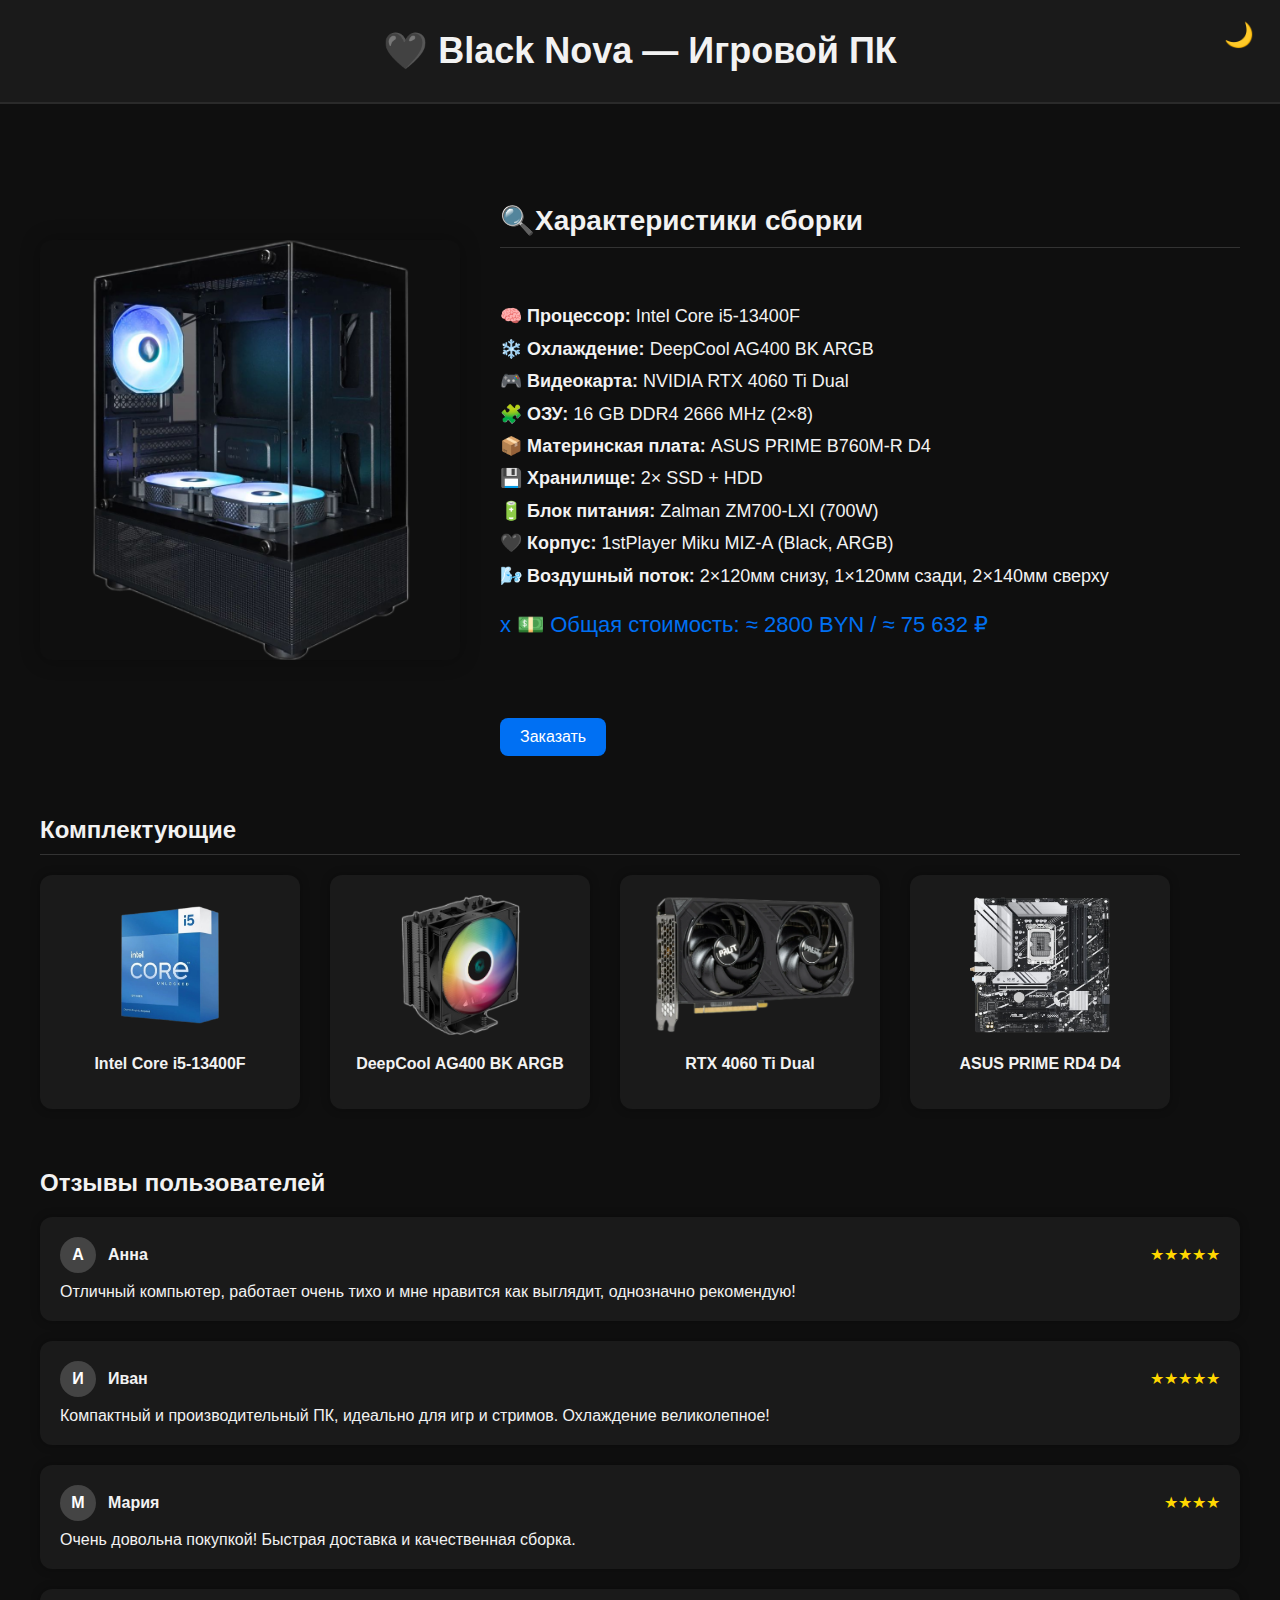
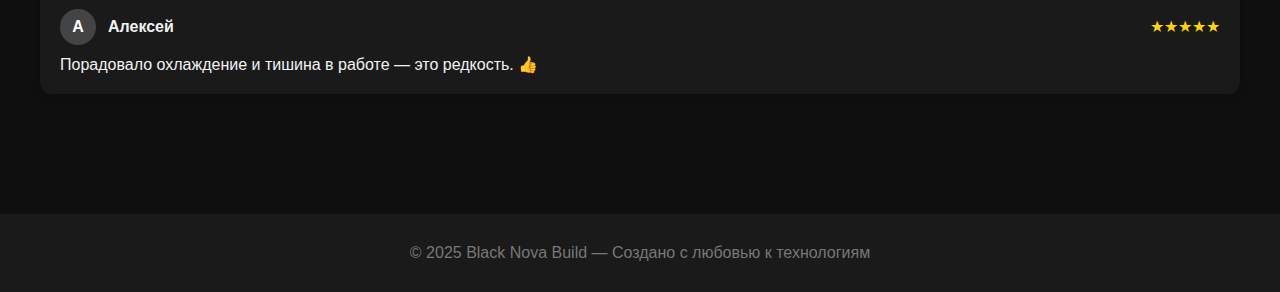
==== index.html @ ca224e9f "Add files via upload" ====
<!DOCTYPE html>
<html lang="ru">
<head>
  <meta charset="UTF-8">
  <meta name="viewport" content="width=device-width, initial-scale=1.0">
  <title>Black Nova — Игровой ПК</title>
  <style>
    :root {
      --bg-color: #0f0f0f;
      --text-color: #f2f2f2;
      --card-bg: #1a1a1a;
      --accent-color: #0070f3;
      --shadow: rgba(0, 0, 0, 0.3);
    }
    body.light {
      --bg-color: #ffffff;
      --text-color: #0f0f0f;
      --card-bg: #f0f0f0;
      --accent-color: #0070f3;
      --shadow: rgba(0, 0, 0, 0.1);
    }

    body {
      margin: 0;
      font-family: 'Segoe UI', sans-serif;
      background-color: var(--bg-color);
      color: var(--text-color);
      transition: background 0.3s, color 0.3s;
    }
    header {
      background-color: var(--card-bg);
      padding: 30px;
      text-align: center;
      border-bottom: 2px solid #2a2a2a;
      position: relative;
    }
    header h1 {
      font-size: 36px;
      margin: 0;
    }
    .theme-toggle {
      position: absolute;
      top: 20px;
      right: 20px;
      background: none;
      border: none;
      font-size: 24px;
      cursor: pointer;
      color: var(--text-color);
    }
    .container {
      max-width: 1200px;
      margin: 0 auto;
      padding: 40px 20px;
    }
    .product {
      display: flex;
      flex-wrap: wrap;
      gap: 40px;
      align-items: center;
    }
    .product img {
      max-width: 420px;
      border-radius: 12px;
      width: 100%;
      box-shadow: 0 0 20px var(--shadow);
    }
    .details {
      flex: 1 1 500px;
    }
    .details h2 {
      font-size: 28px;
      margin-bottom: 20px;
    }
    h2 {
      margin-top: 60px;
      font-size: 24px;
      border-bottom: 1px solid #333;
      padding-bottom: 10px;
    }
    .specs {
      font-size: 18px;
      white-space: pre-line;
      line-height: 1.8;
    }
    .price {
      margin-top: 20px;
      font-size: 22px;
      color: var(--accent-color);
    }
    .parts {
      display: flex;
      gap: 30px;
      flex-wrap: wrap;
      margin-top: 20px;
    }
    .part {
      background-color: var(--card-bg);
      padding: 20px;
      border-radius: 12px;
      width: 220px;
      text-align: center;
      box-shadow: 0 0 10px var(--shadow);
      transition: transform 0.3s, box-shadow 0.3s;
    }
    .part:hover {
      transform: translateY(-5px);
      box-shadow: 0 0 15px var(--accent-color);
    }
    .part img {
      max-width: 100%;
      height: 140px;
      object-fit: contain;
    }
    .reviews {
      margin-top: 60px;
    }
    .reviews h3 {
      font-size: 24px;
      margin-bottom: 20px;
    }
    .review {
      background-color: var(--card-bg);
      padding: 20px;
      border-radius: 12px;
      margin-bottom: 20px;
      box-shadow: 0 0 10px var(--shadow);
    }
    .order-button {
      margin-top: 40px;
      display: flex;
      justify-content: space-between;
      flex-wrap: wrap;
      gap: 20px;
      background-color: #0070f3;
      color: white;
      padding: 10px 20px;
      font-size: 16px;
      border: none;
      border-radius: 8px;
      cursor: pointer;
    }

    footer {
      text-align: center;
      padding: 30px;
      background-color: var(--card-bg);
      color: #777;
      margin-top: 60px;
    }
    @media (max-width: 768px) {
      .product {
        flex-direction: column;
      }
      .controls {
        flex-direction: column;
        align-items: stretch;
      }
    }
    .controls {
      margin-top: 40px;
      display: flex;
      justify-content: space-between;
      flex-wrap: wrap;
      gap: 20px;
    }
    .modal {
  display: none;
  position: fixed;
  z-index: 1000;
  left: 0; top: 0;
  width: 100%; height: 100%;
  background-color: rgba(0, 0, 0, 0.6);
  align-items: center;
  justify-content: center;
}
.modal-content {
  background-color: var(--card-bg);
  padding: 30px;
  border-radius: 12px;
  color: var(--text-color);
  max-width: 400px;
  box-shadow: 0 0 20px var(--shadow);
  position: relative;
  text-align: center;
}
.close {
  position: absolute;
  top: 10px; right: 15px;
  font-size: 24px;
  cursor: pointer;
  color: var(--text-color);
}

  </style>
</head>
<body>
  <header>
    <h1>🖤 Black Nova — Игровой ПК</h1>
    <button class="theme-toggle" onclick="toggleTheme()">🌙</button>
  </header>

  <div class="container">
    <div class="product">
      <img src="comp.png" alt="Black Nova Computer">
      <div class="details">
        <h2>🔍Характеристики сборки</h2>
        <div class="specs">
          🧠 <strong>Процессор:</strong> Intel Core i5-13400F
          ❄️ <strong>Охлаждение:</strong> DeepCool AG400 BK ARGB
          🎮 <strong>Видеокарта:</strong> NVIDIA RTX 4060 Ti Dual
          🧩 <strong>ОЗУ:</strong> 16 GB DDR4 2666 MHz (2×8)
          📦 <strong>Материнская плата:</strong> ASUS PRIME B760M-R D4
          💾 <strong>Хранилище:</strong> 2× SSD + HDD
          🔋 <strong>Блок питания:</strong> Zalman ZM700-LXI (700W)
          🖤 <strong>Корпус:</strong> 1stPlayer Miku MIZ-A (Black, ARGB)
          🌬️ <strong>Воздушный поток:</strong> 2×120мм снизу, 1×120мм сзади, 2×140мм сверху
        </div>
        <div class="price">x
          💵 Общая стоимость: ≈ 2800 BYN / ≈ 75 632 ₽
        </div>
        <div class="controls">
          <button class="order-button">Заказать</button>
        </div>
        <!-- Модальное окно -->
      <div id="modal" class="modal">
        <div class="modal-content">
          <span class="close" onclick="closeModal()">&times;</span>
          <p>🎉 Спасибо за интерес к Black Nova! Мы скоро свяжемся с вами для оформления заказа.</p>
        </div>
      </div>
      </div>
    </div>
    <h2>Комплектующие</h2>
    <div class="parts">
      <div class="part">
        <img src="proc.png" alt="i5">
        <p><strong>Intel Core i5-13400F</strong></p>
      </div>
      <div class="part">
        <img src="kuler.png" alt="cooler">
        <p><strong>DeepCool AG400 BK ARGB</strong></p>
      </div>
      <div class="part">
        <img src="GPU.png" alt="gpu">
        <p><strong>RTX 4060 Ti Dual</strong></p>
      </div>
      <div class="part">
        <img src="mat.png" alt="mb">
        <p><strong>ASUS PRIME RD4 D4</strong></p>
      </div>
    </div>

    <div class="reviews">
      <h3>Отзывы пользователей</h3>
      <div id="reviews-container"></div>
    </div>
  </div>

  <footer>
    © 2025 Black Nova Build — Создано с любовью к технологиям
  </footer>

  <script>
    function toggleTheme() {
      document.body.classList.toggle('light');
      const icon = document.querySelector('.theme-toggle');
      icon.textContent = document.body.classList.contains('light') ? '☀️' : '🌙';
    }

    fetch('reviews.json')
      .then(response => response.json())
      .then(data => {
        const container = document.getElementById('reviews-container');
        data.forEach(({ name, text, rating }) => {
          const stars = '★'.repeat(rating);
          const avatar = name[0].toUpperCase();
          const div = document.createElement('div');
          div.className = 'review';
          div.innerHTML = `
            <div style="display:flex; align-items:center; margin-bottom:10px;">
              <div style="
                width: 36px;
                height: 36px;
                background: #444;
                border-radius: 50%;
                display: flex;
                align-items: center;
                justify-content: center;
                color: white;
                font-weight: bold;
                font-size: 16px;
                margin-right: 12px;
                flex-shrink: 0;
              ">${avatar}</div>
              <div><strong>${name}</strong></div>
              <div style="margin-left:auto; color: gold;">${stars}</div>
            </div>
            <div>${text}</div>
          `;
          container.appendChild(div);
        });
      });
      const modal = document.getElementById('modal');
const orderButton = document.querySelector('.order-button');

orderButton.addEventListener('click', () => {
  modal.style.display = 'flex';
});

function closeModal() {
  modal.style.display = 'none';
}

window.addEventListener('click', (e) => {
  if (e.target === modal) {
    closeModal();
  }
});

  </script>
</body>
</html>
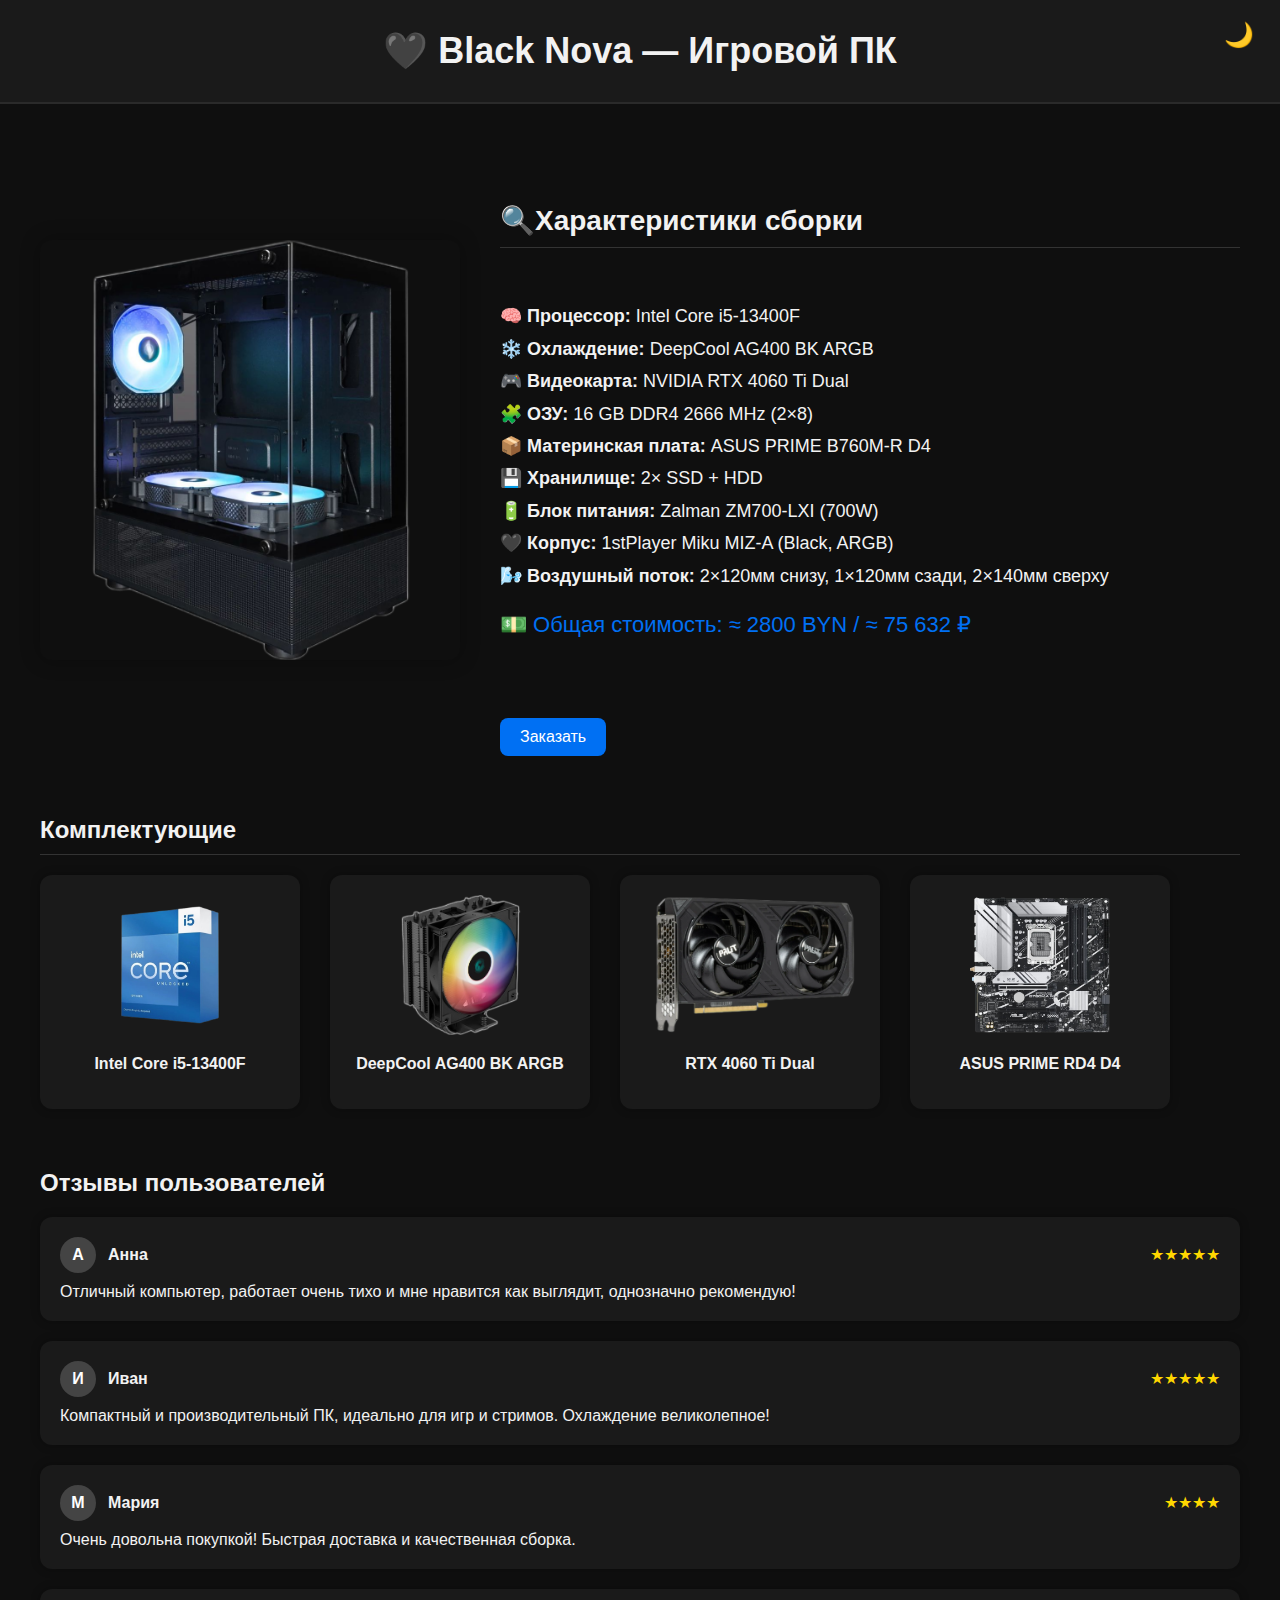
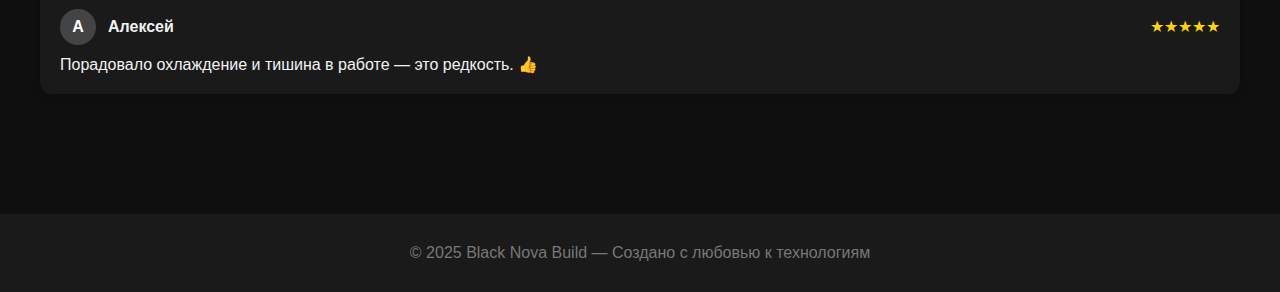
==== commit d89f9ae6: "FIX index.html" ====
--- a/index.html
+++ b/index.html
@@ -216,7 +216,7 @@
           🖤 <strong>Корпус:</strong> 1stPlayer Miku MIZ-A (Black, ARGB)
           🌬️ <strong>Воздушный поток:</strong> 2×120мм снизу, 1×120мм сзади, 2×140мм сверху
         </div>
-        <div class="price">x
+        <div class="price">
           💵 Общая стоимость: ≈ 2800 BYN / ≈ 75 632 ₽
         </div>
         <div class="controls">
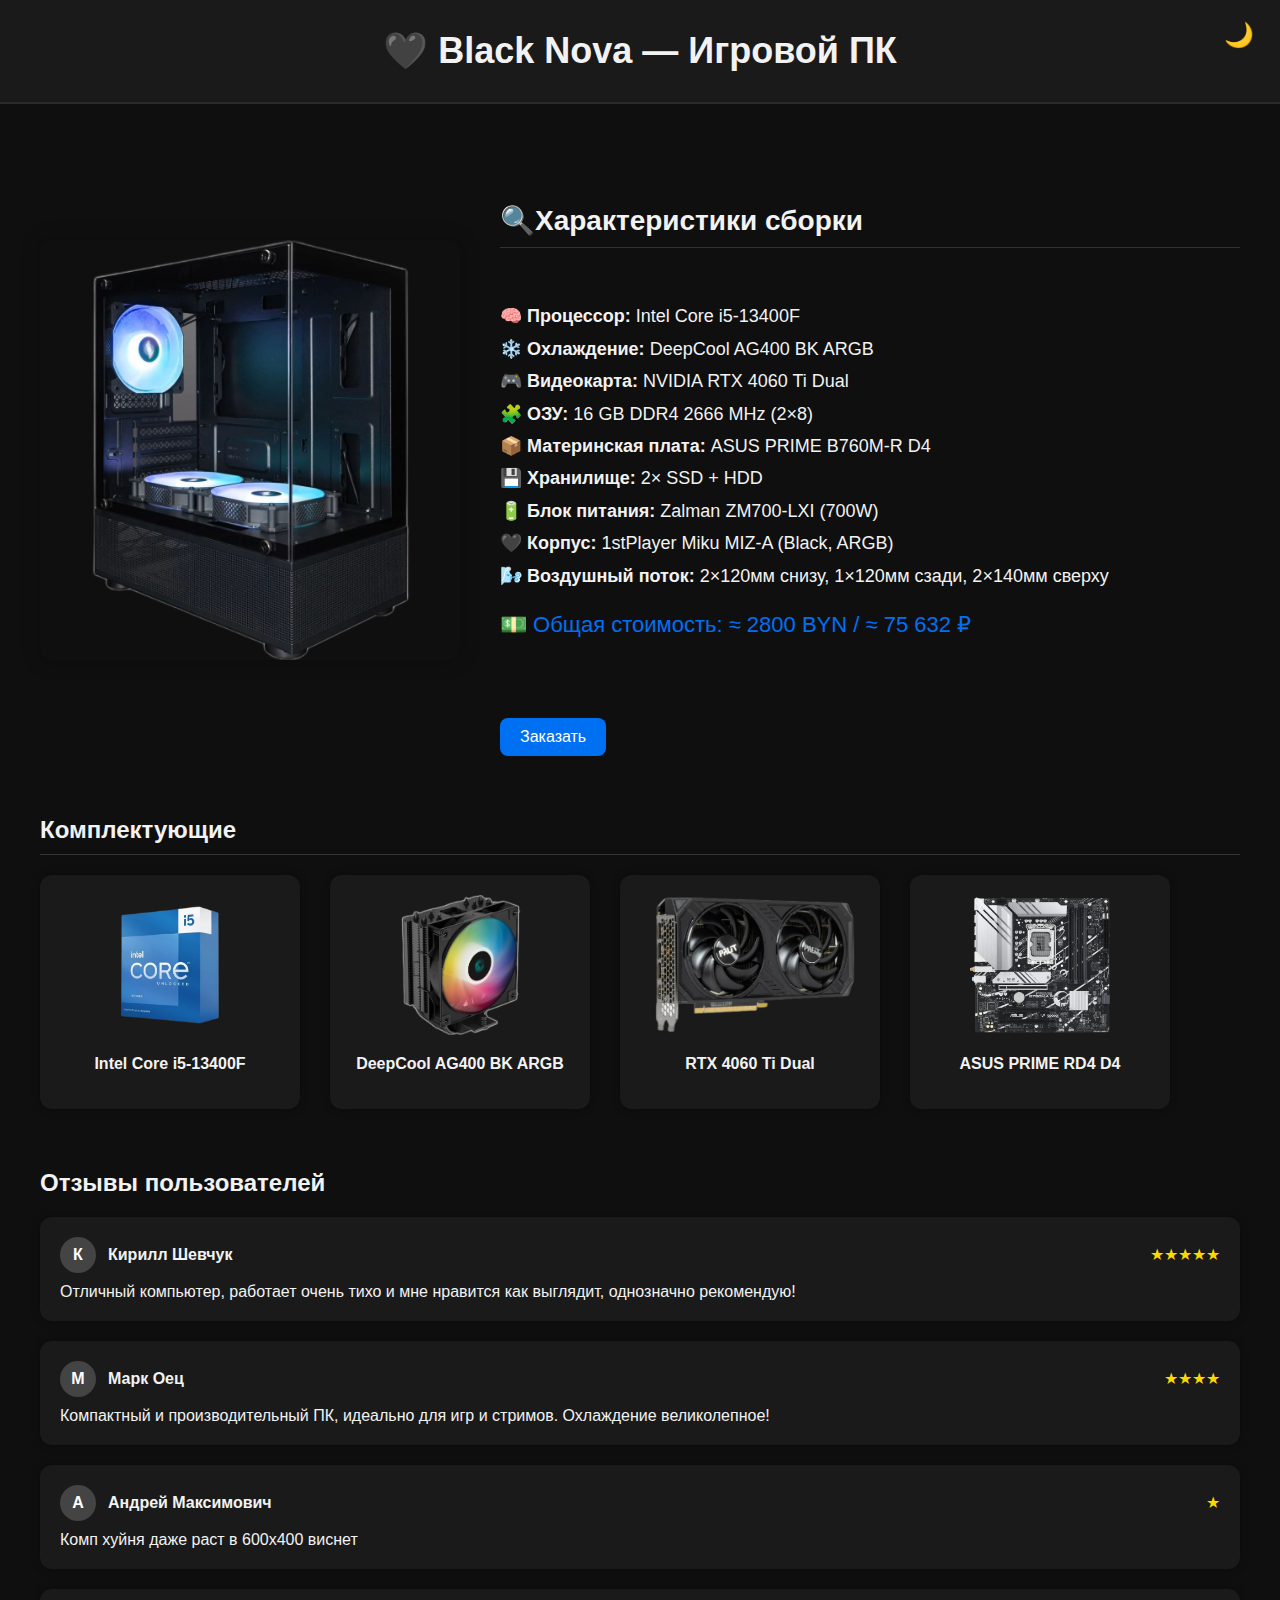
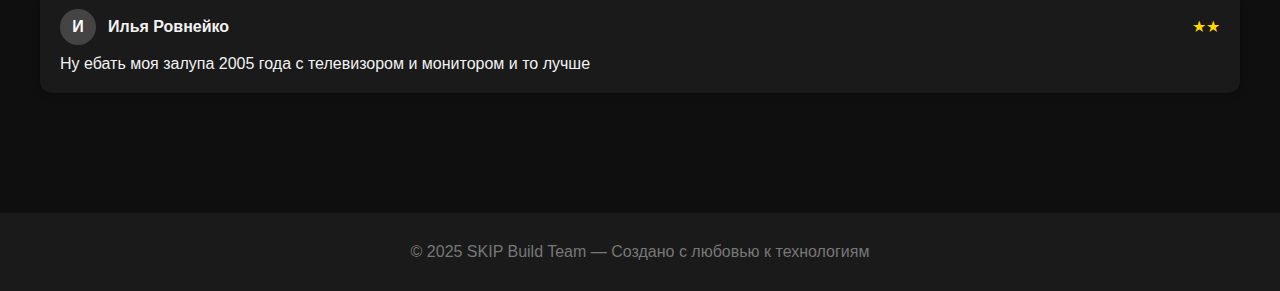
==== commit fdbc720e: "Small Text Update" ====
--- a/index.html
+++ b/index.html
@@ -258,7 +258,7 @@
   </div>
 
   <footer>
-    © 2025 Black Nova Build — Создано с любовью к технологиям
+    © 2025 SKIP Build Team — Создано с любовью к технологиям
   </footer>
 
   <script>
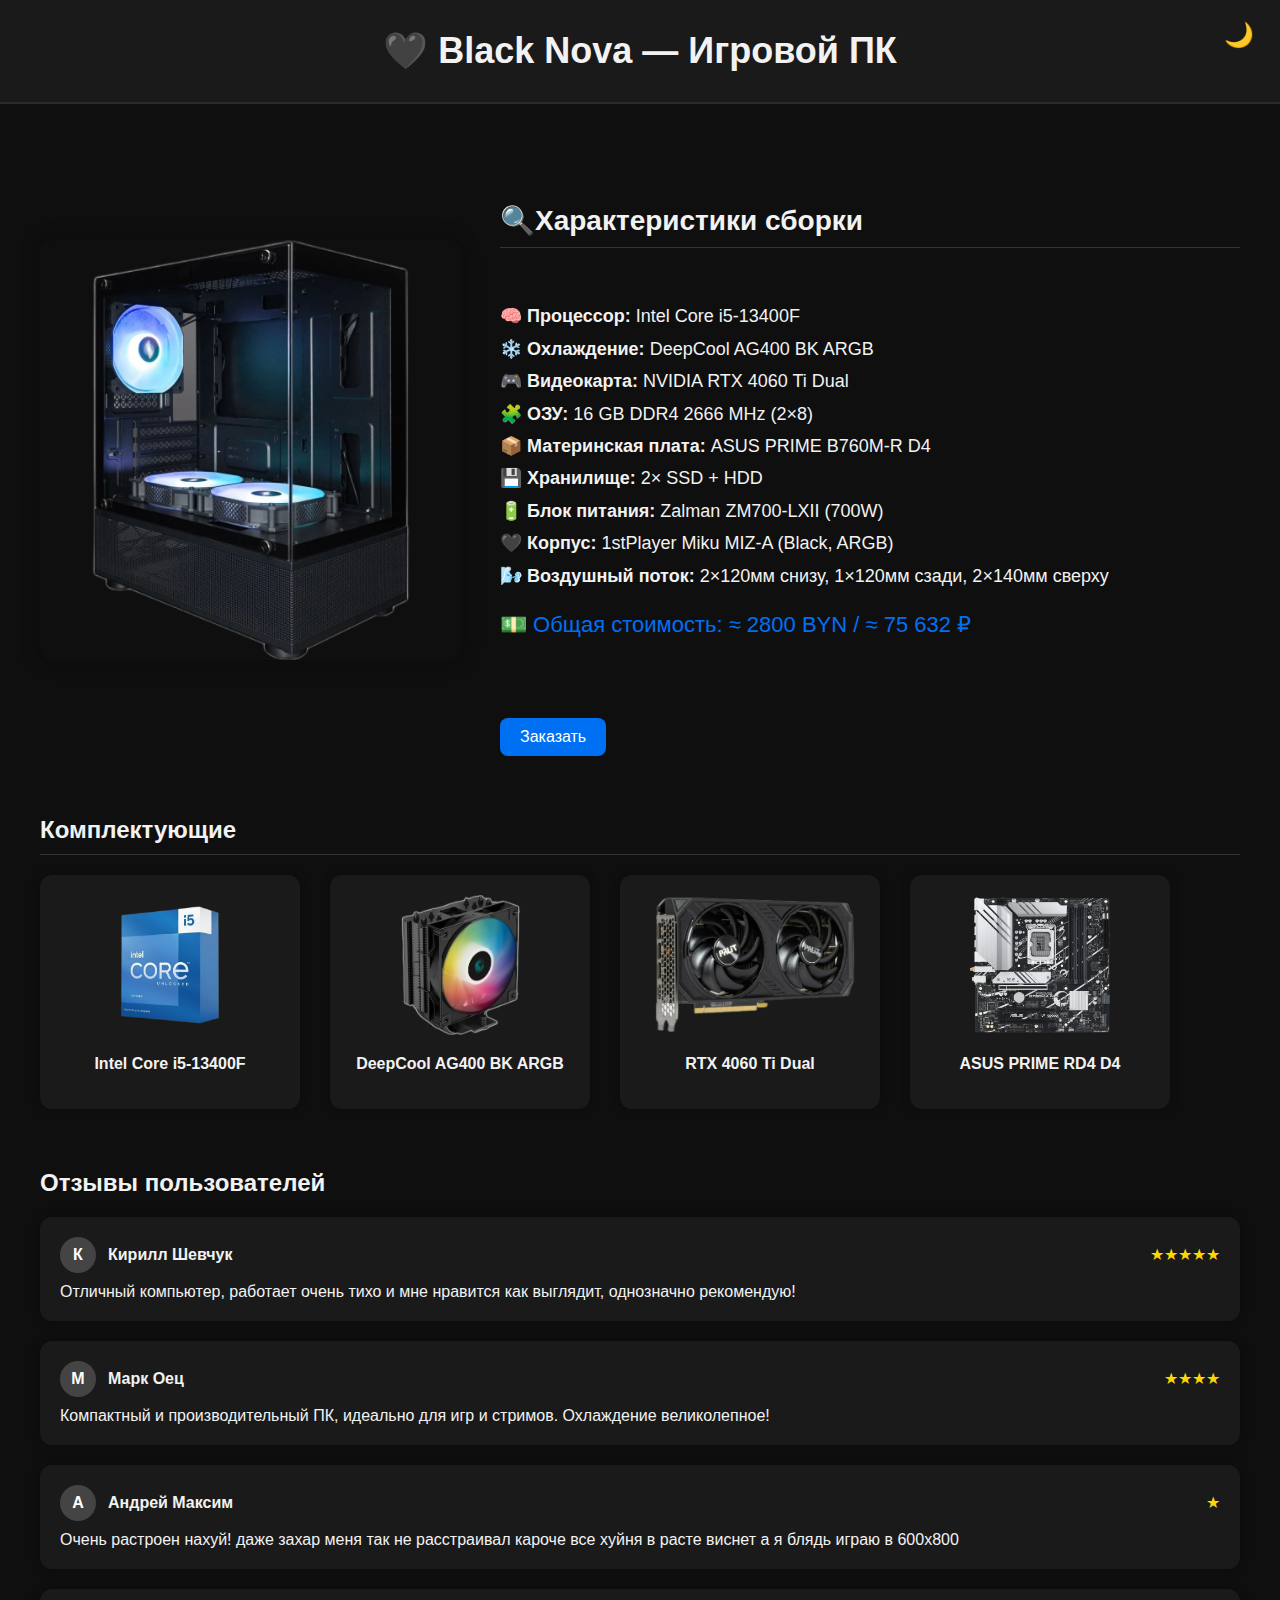
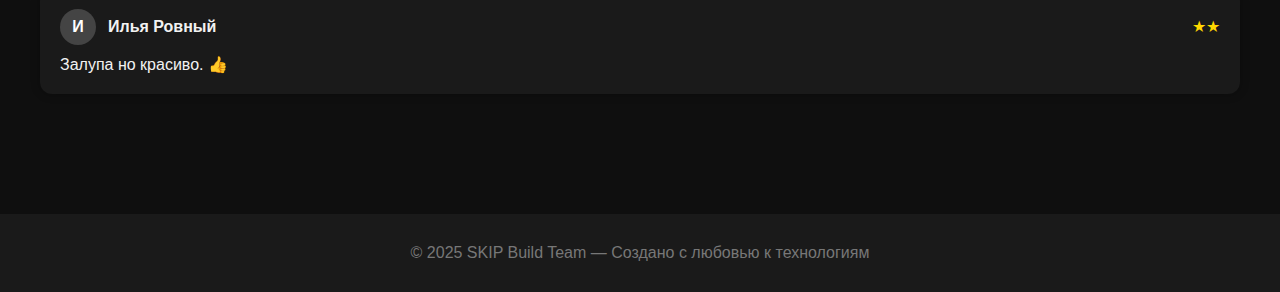
==== commit 76c2b020: "adapted for mobile device" ====
--- a/index.html
+++ b/index.html
@@ -148,15 +148,7 @@
       color: #777;
       margin-top: 60px;
     }
-    @media (max-width: 768px) {
-      .product {
-        flex-direction: column;
-      }
-      .controls {
-        flex-direction: column;
-        align-items: stretch;
-      }
-    }
+
     .controls {
       margin-top: 40px;
       display: flex;
@@ -164,34 +156,80 @@
       flex-wrap: wrap;
       gap: 20px;
     }
+
     .modal {
-  display: none;
-  position: fixed;
-  z-index: 1000;
-  left: 0; top: 0;
-  width: 100%; height: 100%;
-  background-color: rgba(0, 0, 0, 0.6);
-  align-items: center;
-  justify-content: center;
-}
-.modal-content {
-  background-color: var(--card-bg);
-  padding: 30px;
-  border-radius: 12px;
-  color: var(--text-color);
-  max-width: 400px;
-  box-shadow: 0 0 20px var(--shadow);
-  position: relative;
-  text-align: center;
-}
-.close {
-  position: absolute;
-  top: 10px; right: 15px;
-  font-size: 24px;
-  cursor: pointer;
-  color: var(--text-color);
-}
-
+      display: none;
+      position: fixed;
+      z-index: 1000;
+      left: 0; top: 0;
+      width: 100%; height: 100%;
+      background-color: rgba(0, 0, 0, 0.6);
+      align-items: center;
+      justify-content: center;
+    }
+    .modal-content {
+      background-color: var(--card-bg);
+      padding: 30px;
+      border-radius: 12px;
+      color: var(--text-color);
+      max-width: 400px;
+      box-shadow: 0 0 20px var(--shadow);
+      position: relative;
+      text-align: center;
+    }
+    .close {
+      position: absolute;
+      top: 10px; right: 15px;
+      font-size: 24px;
+      cursor: pointer;
+      color: var(--text-color);
+    }
+
+    /* Адаптация под мобильные */
+    @media (max-width: 768px) {
+      .product {
+        flex-direction: column;
+        gap: 20px;
+      }
+      .parts {
+        justify-content: center;
+      }
+      .part {
+        width: 45%;
+      }
+      .controls {
+        flex-direction: column;
+        align-items: stretch;
+      }
+    }
+
+    @media (max-width: 480px) {
+      header h1 {
+        font-size: 24px;
+      }
+      .details h2 {
+        font-size: 22px;
+      }
+      .specs {
+        font-size: 16px;
+      }
+      .price {
+        font-size: 18px;
+      }
+      .part {
+        width: 100%;
+      }
+      .modal-content {
+        width: 90%;
+        padding: 20px;
+      }
+      .order-button {
+        font-size: 16px;
+        padding: 12px;
+        width: 100%;
+        justify-content: center;
+      }
+    }
   </style>
 </head>
 <body>
@@ -206,14 +244,14 @@
       <div class="details">
         <h2>🔍Характеристики сборки</h2>
         <div class="specs">
-          🧠 <strong>Процессор:</strong> Intel Core i5-13400F
-          ❄️ <strong>Охлаждение:</strong> DeepCool AG400 BK ARGB
-          🎮 <strong>Видеокарта:</strong> NVIDIA RTX 4060 Ti Dual
-          🧩 <strong>ОЗУ:</strong> 16 GB DDR4 2666 MHz (2×8)
-          📦 <strong>Материнская плата:</strong> ASUS PRIME B760M-R D4
-          💾 <strong>Хранилище:</strong> 2× SSD + HDD
-          🔋 <strong>Блок питания:</strong> Zalman ZM700-LXI (700W)
-          🖤 <strong>Корпус:</strong> 1stPlayer Miku MIZ-A (Black, ARGB)
+          🧠 <strong>Процессор:</strong> Intel Core i5-13400F  
+          ❄️ <strong>Охлаждение:</strong> DeepCool AG400 BK ARGB  
+          🎮 <strong>Видеокарта:</strong> NVIDIA RTX 4060 Ti Dual  
+          🧩 <strong>ОЗУ:</strong> 16 GB DDR4 2666 MHz (2×8)  
+          📦 <strong>Материнская плата:</strong> ASUS PRIME B760M-R D4  
+          💾 <strong>Хранилище:</strong> 2× SSD + HDD  
+          🔋 <strong>Блок питания:</strong> Zalman ZM700-LXII (700W)  
+          🖤 <strong>Корпус:</strong> 1stPlayer Miku MIZ-A (Black, ARGB)  
           🌬️ <strong>Воздушный поток:</strong> 2×120мм снизу, 1×120мм сзади, 2×140мм сверху
         </div>
         <div class="price">
@@ -222,15 +260,15 @@
         <div class="controls">
           <button class="order-button">Заказать</button>
         </div>
-        <!-- Модальное окно -->
-      <div id="modal" class="modal">
-        <div class="modal-content">
-          <span class="close" onclick="closeModal()">&times;</span>
-          <p>🎉 Спасибо за интерес к Black Nova! Мы скоро свяжемся с вами для оформления заказа.</p>
+        <div id="modal" class="modal">
+          <div class="modal-content">
+            <span class="close" onclick="closeModal()">&times;</span>
+            <p>🎉 Спасибо за интерес к Black Nova! Мы скоро свяжемся с вами для оформления заказа.</p>
+          </div>
         </div>
       </div>
-      </div>
     </div>
+
     <h2>Комплектующие</h2>
     <div class="parts">
       <div class="part">
@@ -301,23 +339,23 @@
           container.appendChild(div);
         });
       });
-      const modal = document.getElementById('modal');
-const orderButton = document.querySelector('.order-button');
-
-orderButton.addEventListener('click', () => {
-  modal.style.display = 'flex';
-});
-
-function closeModal() {
-  modal.style.display = 'none';
-}
-
-window.addEventListener('click', (e) => {
-  if (e.target === modal) {
-    closeModal();
-  }
-});
-
+
+    const modal = document.getElementById('modal');
+    const orderButton = document.querySelector('.order-button');
+
+    orderButton.addEventListener('click', () => {
+      modal.style.display = 'flex';
+    });
+
+    function closeModal() {
+      modal.style.display = 'none';
+    }
+
+    window.addEventListener('click', (e) => {
+      if (e.target === modal) {
+        closeModal();
+      }
+    });
   </script>
 </body>
 </html>
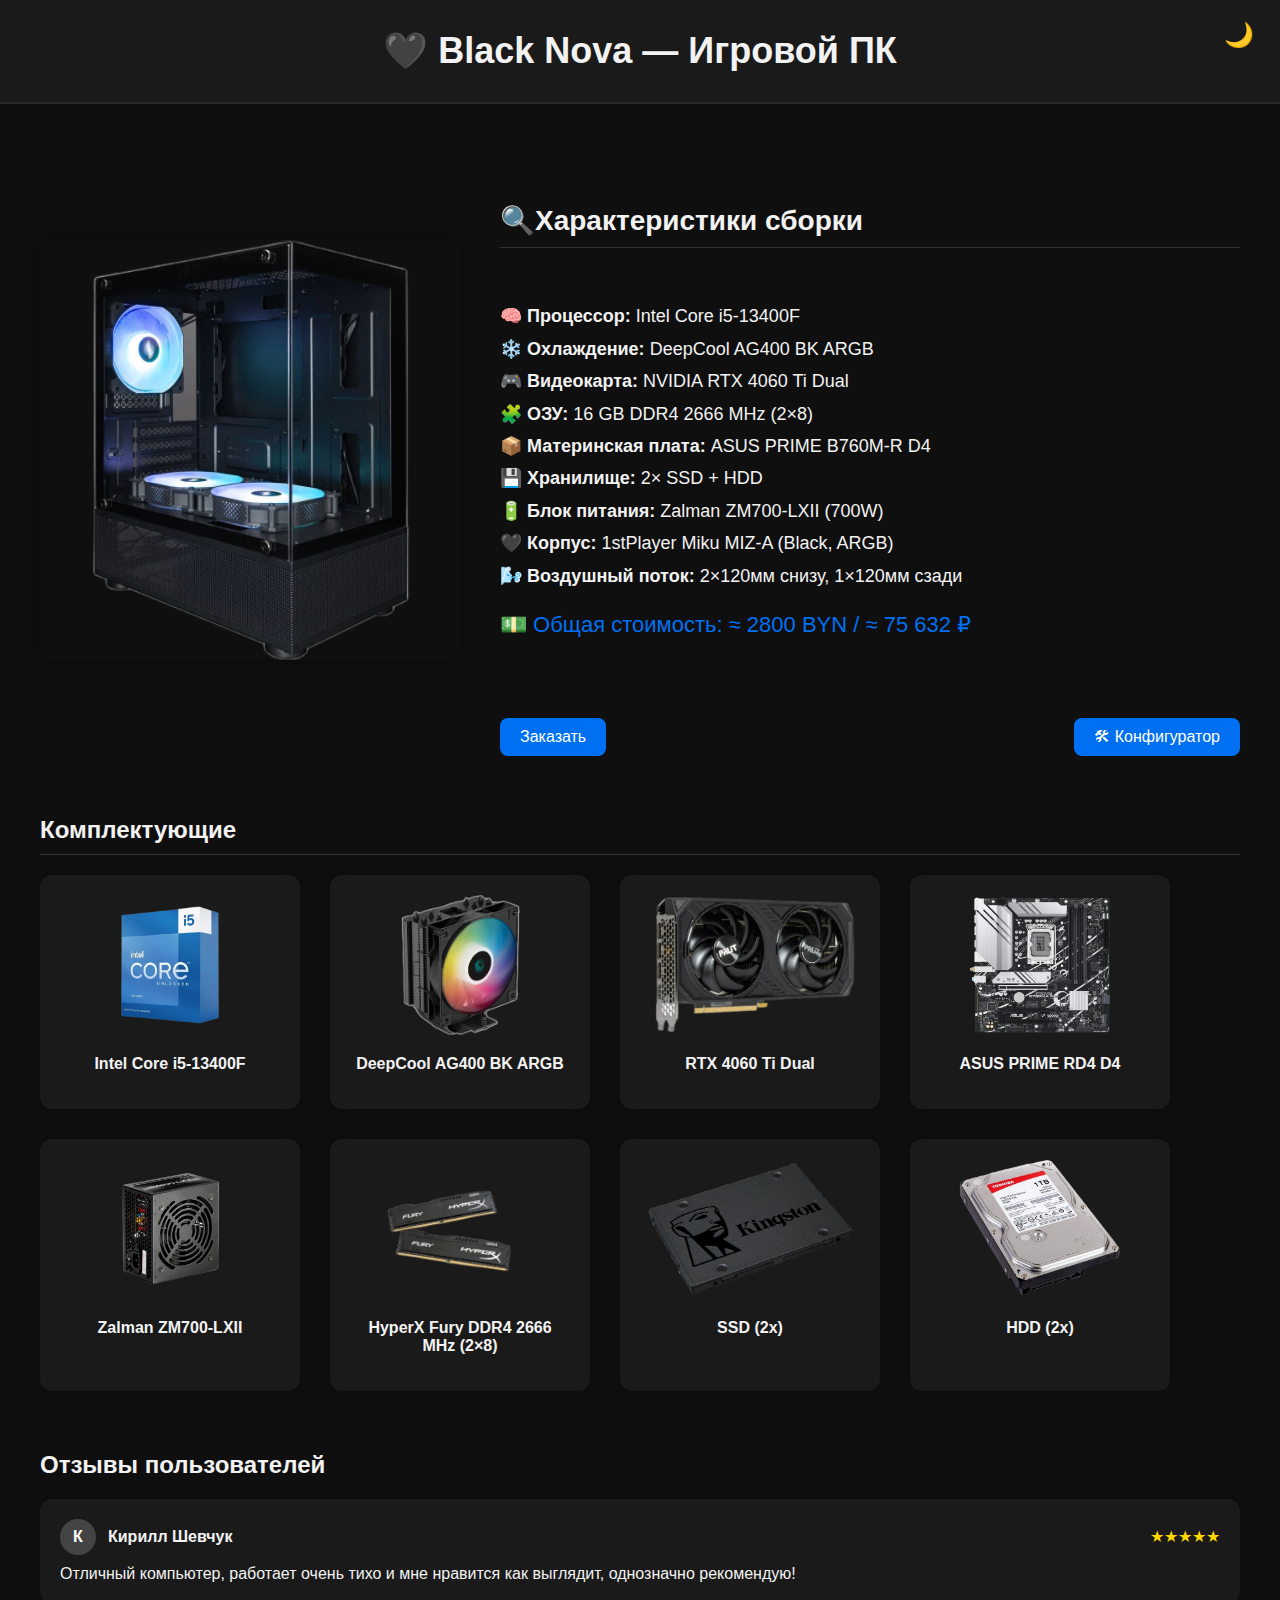
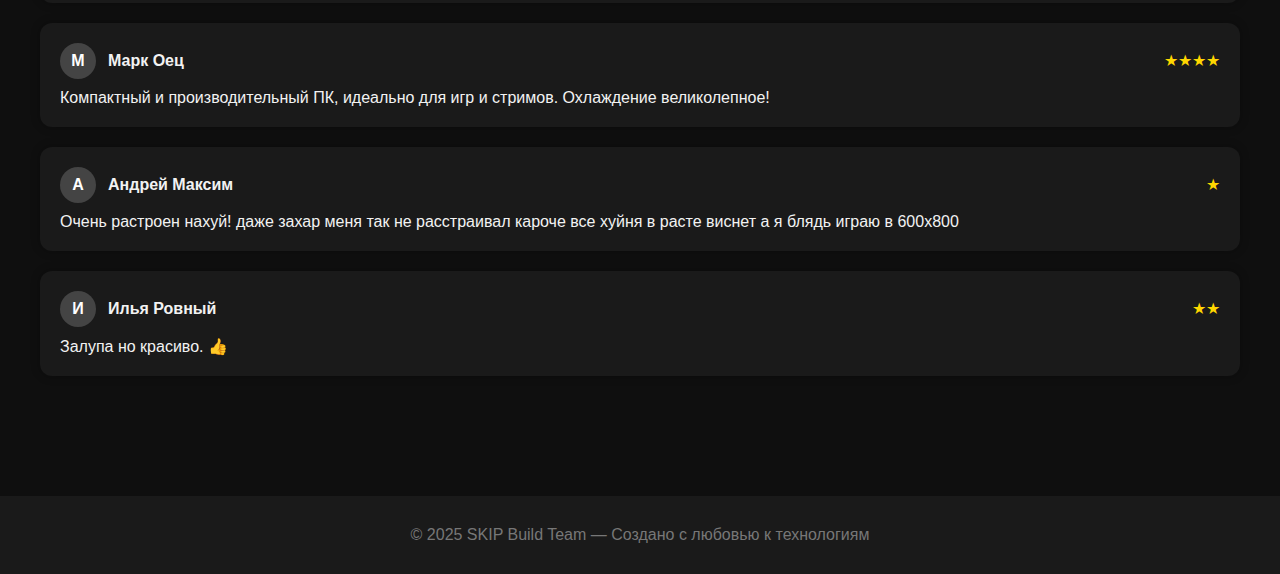
==== commit 776887e0: "Configurator add" ====
--- a/index.html
+++ b/index.html
@@ -252,14 +252,15 @@
           💾 <strong>Хранилище:</strong> 2× SSD + HDD  
           🔋 <strong>Блок питания:</strong> Zalman ZM700-LXII (700W)  
           🖤 <strong>Корпус:</strong> 1stPlayer Miku MIZ-A (Black, ARGB)  
-          🌬️ <strong>Воздушный поток:</strong> 2×120мм снизу, 1×120мм сзади, 2×140мм сверху
+          🌬️ <strong>Воздушный поток:</strong> 2×120мм снизу, 1×120мм сзади
         </div>
         <div class="price">
           💵 Общая стоимость: ≈ 2800 BYN / ≈ 75 632 ₽
         </div>
         <div class="controls">
           <button class="order-button">Заказать</button>
-        </div>
+          <a href="configurator.html" class="order-button" style="text-decoration:none; text-align:center;">🛠 Конфигуратор</a>
+        </div>  
         <div id="modal" class="modal">
           <div class="modal-content">
             <span class="close" onclick="closeModal()">&times;</span>
@@ -286,6 +287,22 @@
       <div class="part">
         <img src="mat.png" alt="mb">
         <p><strong>ASUS PRIME RD4 D4</strong></p>
+      </div>
+      <div class="part">
+        <img src="bp.png" alt="mb">
+        <p><strong>Zalman ZM700-LXII</strong></p>
+      </div>
+      <div class="part">
+        <img src="ozu.png" alt="mb">
+        <p><strong>HyperX Fury DDR4 2666 MHz (2×8)</strong></p>
+      </div>
+      <div class="part">
+        <img src="ssd.png" alt="mb">
+        <p><strong>SSD (2x)</strong></p>
+      </div>      
+      <div class="part">
+        <img src="hdd.png" alt="mb">
+        <p><strong>HDD (2x)</strong></p>
       </div>
     </div>
 
